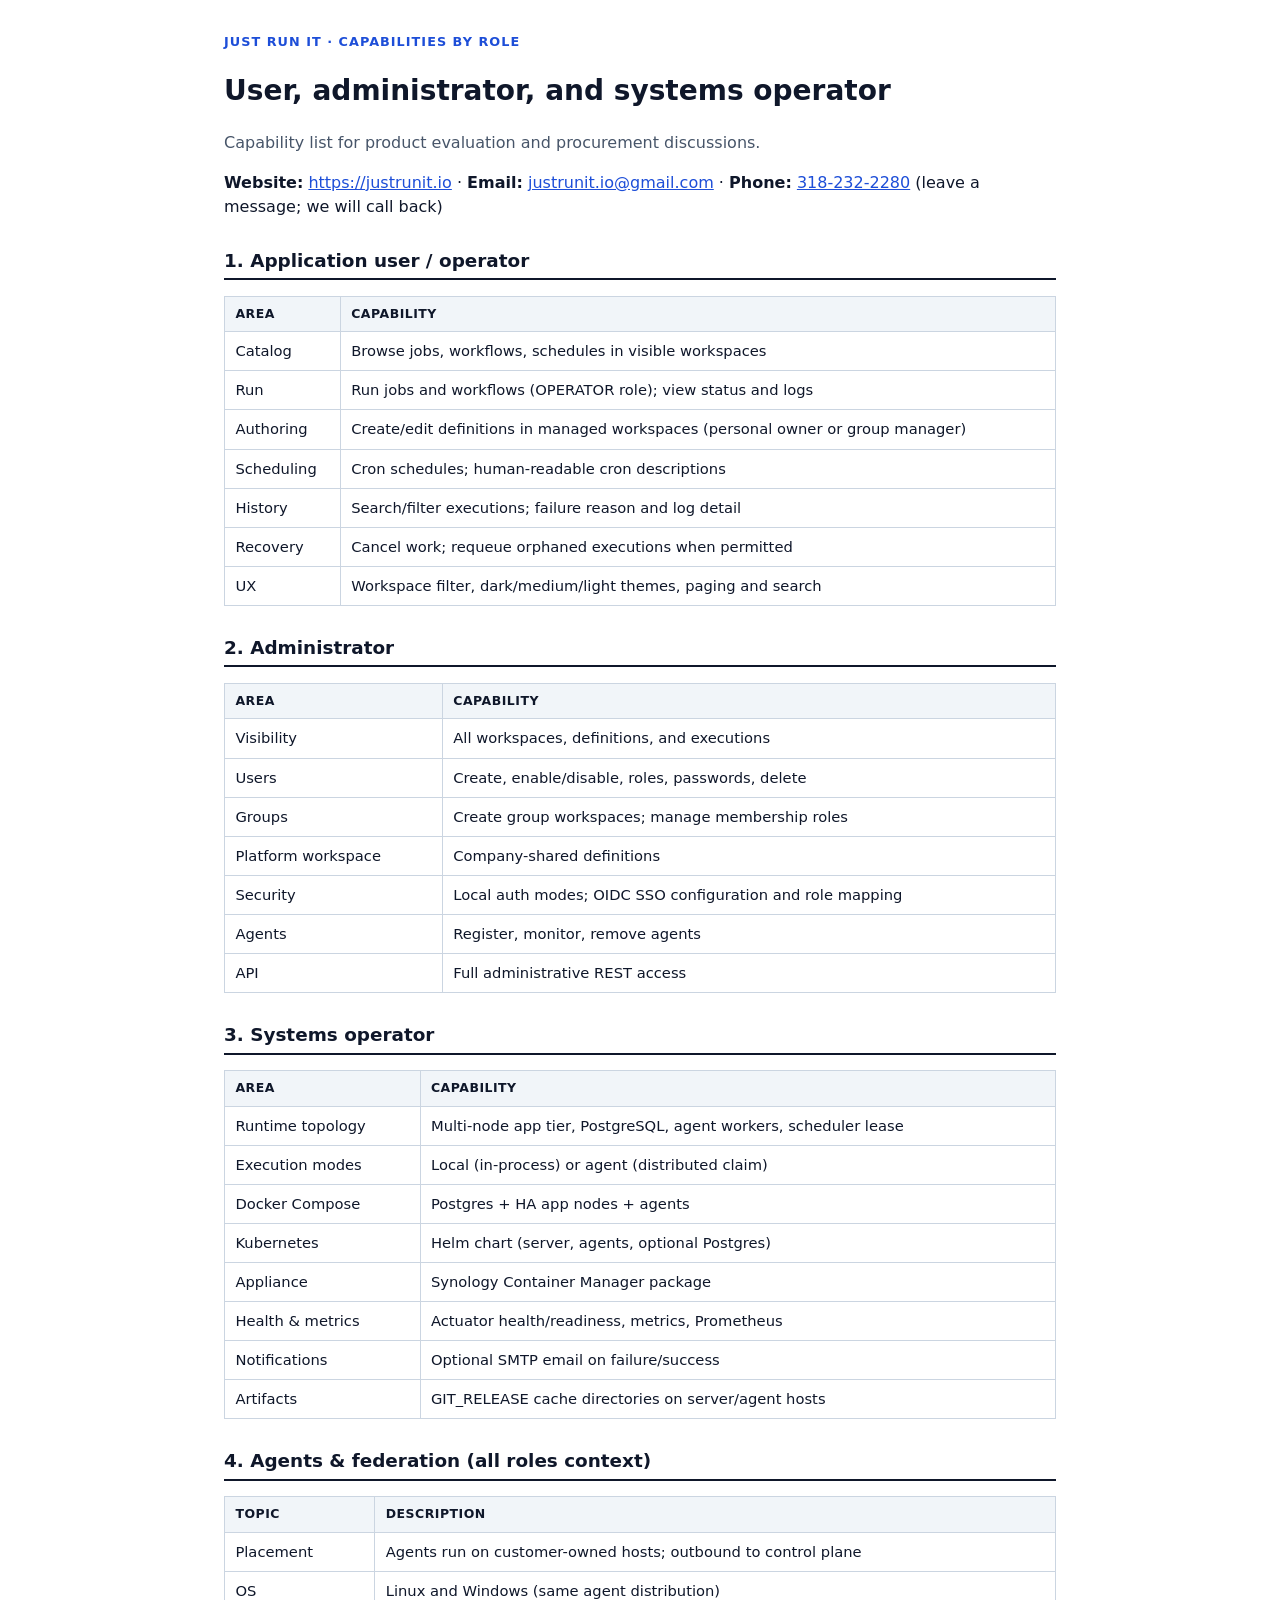
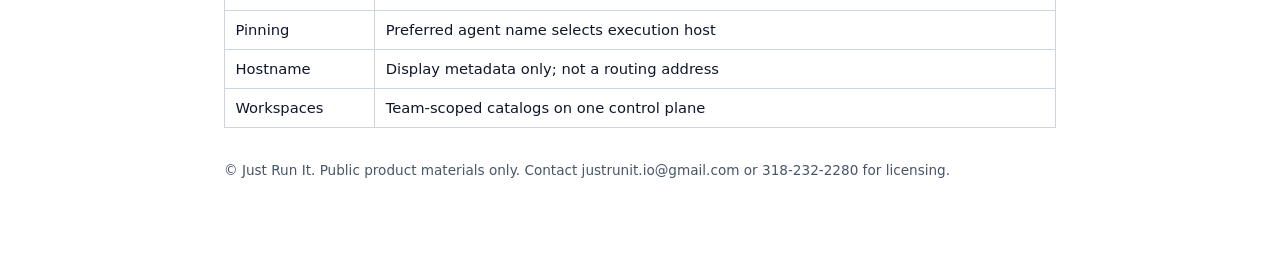
==== downloads/JustRunIt-Capabilities-By-Role.html @ aceb383f "fix: remove duplicate dashboard and executions screenshots" ====
<!DOCTYPE html>
<html lang="en">
<head>
  <meta charset="UTF-8" />
  <meta name="viewport" content="width=device-width, initial-scale=1" />
  <title>Just Run It — Capabilities by Role</title>
  <style>
    body { font-family: "Segoe UI", system-ui, sans-serif; max-width: 52rem; margin: 2rem auto; padding: 0 1.25rem 3rem; color: #0f172a; line-height: 1.5; }
    h1 { font-size: 1.75rem; }
    h2 { font-size: 1.15rem; margin-top: 1.75rem; border-bottom: 2px solid #0f172a; padding-bottom: 0.25rem; }
    table { width: 100%; border-collapse: collapse; margin: 0.75rem 0 1rem; font-size: 0.92rem; }
    th, td { border: 1px solid #cbd5e1; padding: 0.5rem 0.65rem; text-align: left; vertical-align: top; }
    th { background: #f1f5f9; font-size: 0.78rem; text-transform: uppercase; letter-spacing: 0.04em; }
    .muted { color: #475569; }
    a { color: #1d4ed8; }
  </style>
</head>
<body>
  <p class="muted" style="font-size:0.8rem;text-transform:uppercase;letter-spacing:0.08em;font-weight:700;color:#1d4ed8">Just Run It · Capabilities by role</p>
  <h1>User, administrator, and systems operator</h1>
  <p class="muted">Capability list for product evaluation and procurement discussions.</p>
  <p><strong>Website:</strong> <a href="https://justrunit.io/">https://justrunit.io</a>
    · <strong>Email:</strong> <a href="mailto:justrunit.io@gmail.com">justrunit.io@gmail.com</a>
    · <strong>Phone:</strong> <a href="tel:+13182322280">318-232-2280</a> (leave a message; we will call back)</p>

  <h2>1. Application user / operator</h2>
  <table>
    <thead><tr><th>Area</th><th>Capability</th></tr></thead>
    <tbody>
      <tr><td>Catalog</td><td>Browse jobs, workflows, schedules in visible workspaces</td></tr>
      <tr><td>Run</td><td>Run jobs and workflows (OPERATOR role); view status and logs</td></tr>
      <tr><td>Authoring</td><td>Create/edit definitions in managed workspaces (personal owner or group manager)</td></tr>
      <tr><td>Scheduling</td><td>Cron schedules; human-readable cron descriptions</td></tr>
      <tr><td>History</td><td>Search/filter executions; failure reason and log detail</td></tr>
      <tr><td>Recovery</td><td>Cancel work; requeue orphaned executions when permitted</td></tr>
      <tr><td>UX</td><td>Workspace filter, dark/medium/light themes, paging and search</td></tr>
    </tbody>
  </table>

  <h2>2. Administrator</h2>
  <table>
    <thead><tr><th>Area</th><th>Capability</th></tr></thead>
    <tbody>
      <tr><td>Visibility</td><td>All workspaces, definitions, and executions</td></tr>
      <tr><td>Users</td><td>Create, enable/disable, roles, passwords, delete</td></tr>
      <tr><td>Groups</td><td>Create group workspaces; manage membership roles</td></tr>
      <tr><td>Platform workspace</td><td>Company-shared definitions</td></tr>
      <tr><td>Security</td><td>Local auth modes; OIDC SSO configuration and role mapping</td></tr>
      <tr><td>Agents</td><td>Register, monitor, remove agents</td></tr>
      <tr><td>API</td><td>Full administrative REST access</td></tr>
    </tbody>
  </table>

  <h2>3. Systems operator</h2>
  <table>
    <thead><tr><th>Area</th><th>Capability</th></tr></thead>
    <tbody>
      <tr><td>Runtime topology</td><td>Multi-node app tier, PostgreSQL, agent workers, scheduler lease</td></tr>
      <tr><td>Execution modes</td><td>Local (in-process) or agent (distributed claim)</td></tr>
      <tr><td>Docker Compose</td><td>Postgres + HA app nodes + agents</td></tr>
      <tr><td>Kubernetes</td><td>Helm chart (server, agents, optional Postgres)</td></tr>
      <tr><td>Appliance</td><td>Synology Container Manager package</td></tr>
      <tr><td>Health &amp; metrics</td><td>Actuator health/readiness, metrics, Prometheus</td></tr>
      <tr><td>Notifications</td><td>Optional SMTP email on failure/success</td></tr>
      <tr><td>Artifacts</td><td>GIT_RELEASE cache directories on server/agent hosts</td></tr>
    </tbody>
  </table>

  <h2>4. Agents &amp; federation (all roles context)</h2>
  <table>
    <thead><tr><th>Topic</th><th>Description</th></tr></thead>
    <tbody>
      <tr><td>Placement</td><td>Agents run on customer-owned hosts; outbound to control plane</td></tr>
      <tr><td>OS</td><td>Linux and Windows (same agent distribution)</td></tr>
      <tr><td>Pinning</td><td>Preferred agent name selects execution host</td></tr>
      <tr><td>Hostname</td><td>Display metadata only; not a routing address</td></tr>
      <tr><td>Workspaces</td><td>Team-scoped catalogs on one control plane</td></tr>
    </tbody>
  </table>

  <p class="muted" style="font-size:0.85rem;margin-top:2rem">© Just Run It. Public product materials only. Contact justrunit.io@gmail.com or 318-232-2280 for licensing.</p>
</body>
</html>
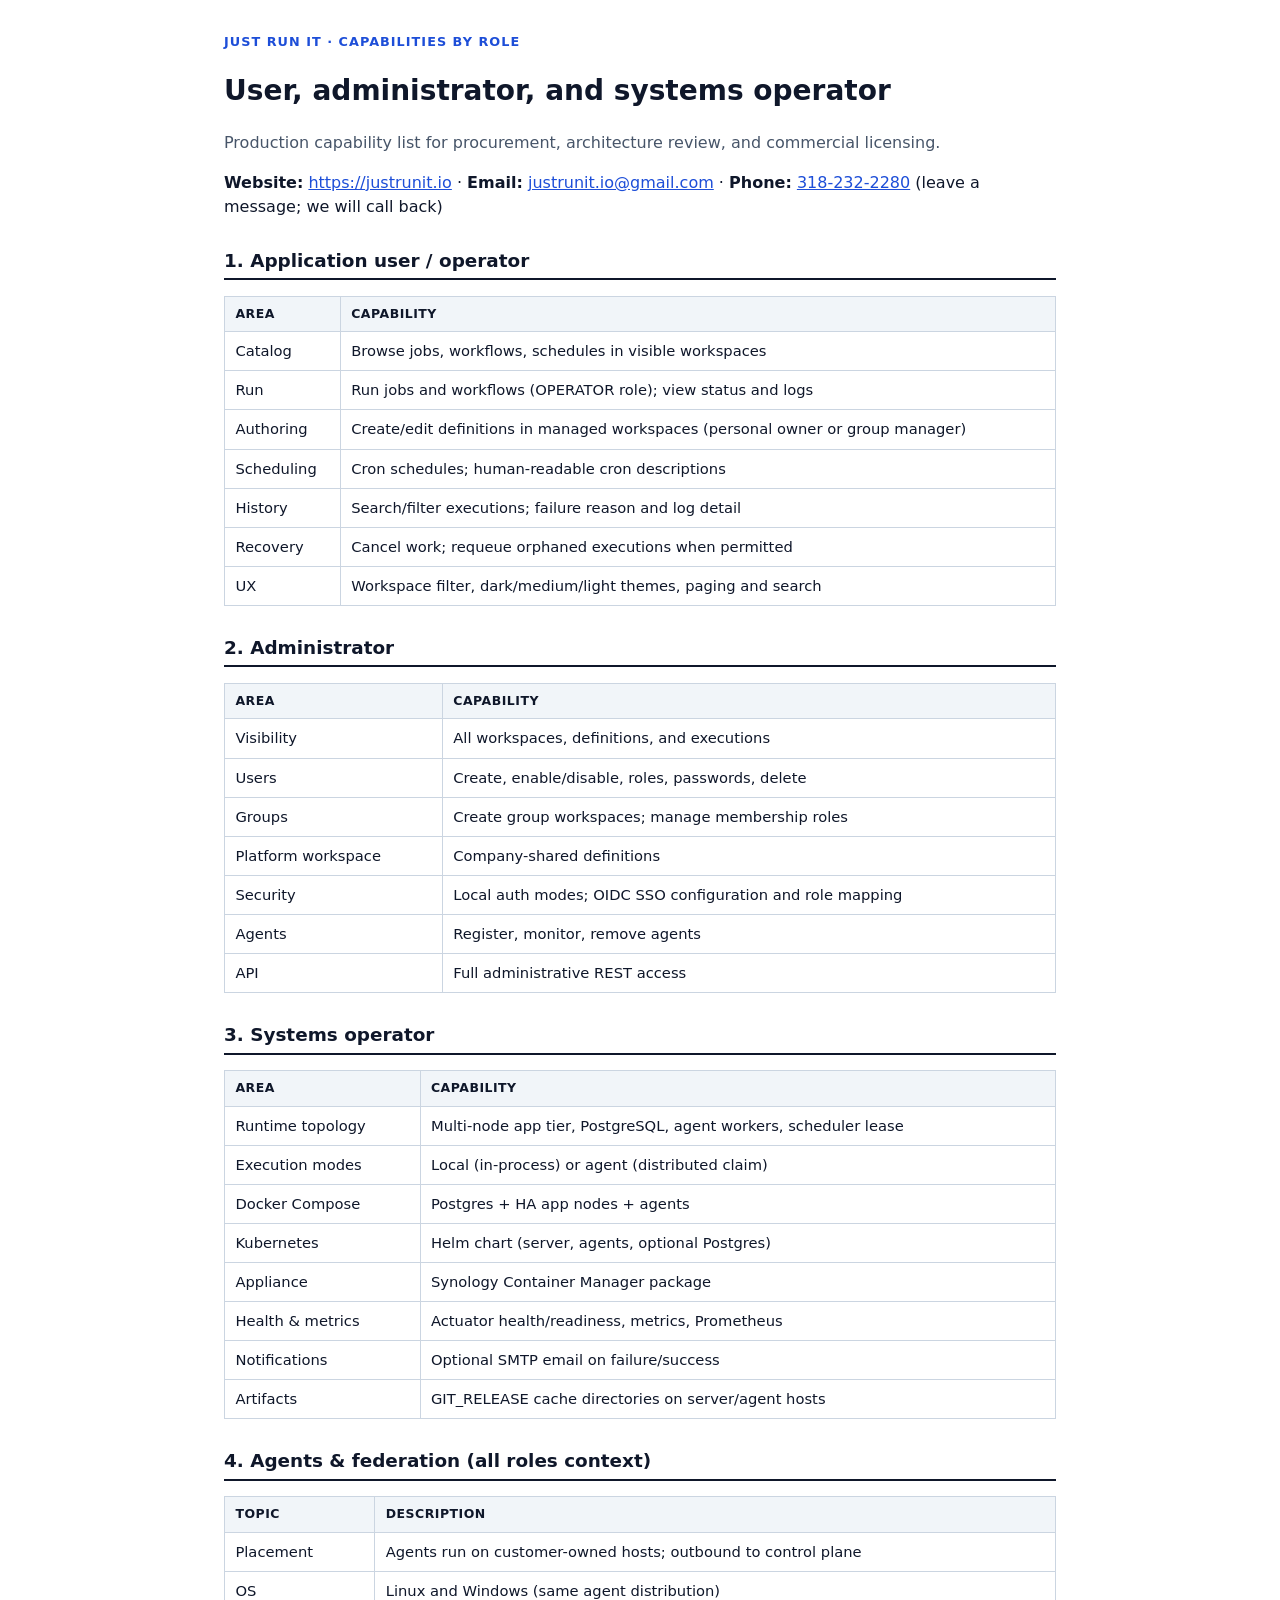
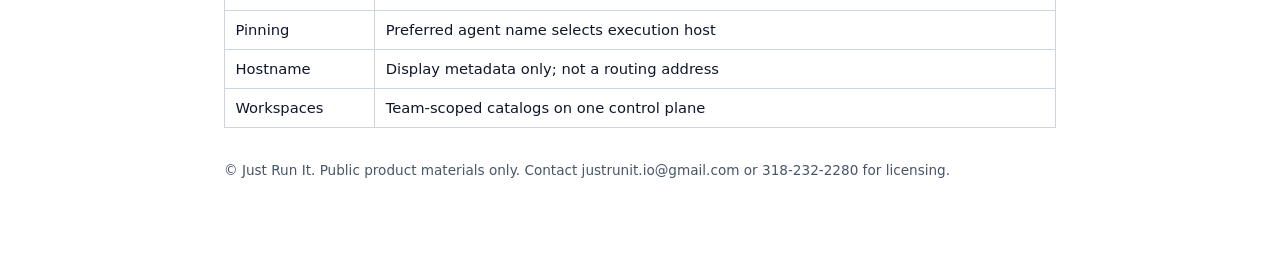
==== commit c780e683: "feat: production-ready commercial positioning Strengths-first public copy, Why Just Run It section, " ====
--- a/downloads/JustRunIt-Capabilities-By-Role.html
+++ b/downloads/JustRunIt-Capabilities-By-Role.html
@@ -18,7 +18,7 @@
 <body>
   <p class="muted" style="font-size:0.8rem;text-transform:uppercase;letter-spacing:0.08em;font-weight:700;color:#1d4ed8">Just Run It · Capabilities by role</p>
   <h1>User, administrator, and systems operator</h1>
-  <p class="muted">Capability list for product evaluation and procurement discussions.</p>
+  <p class="muted">Production capability list for procurement, architecture review, and commercial licensing.</p>
   <p><strong>Website:</strong> <a href="https://justrunit.io/">https://justrunit.io</a>
     · <strong>Email:</strong> <a href="mailto:justrunit.io@gmail.com">justrunit.io@gmail.com</a>
     · <strong>Phone:</strong> <a href="tel:+13182322280">318-232-2280</a> (leave a message; we will call back)</p>
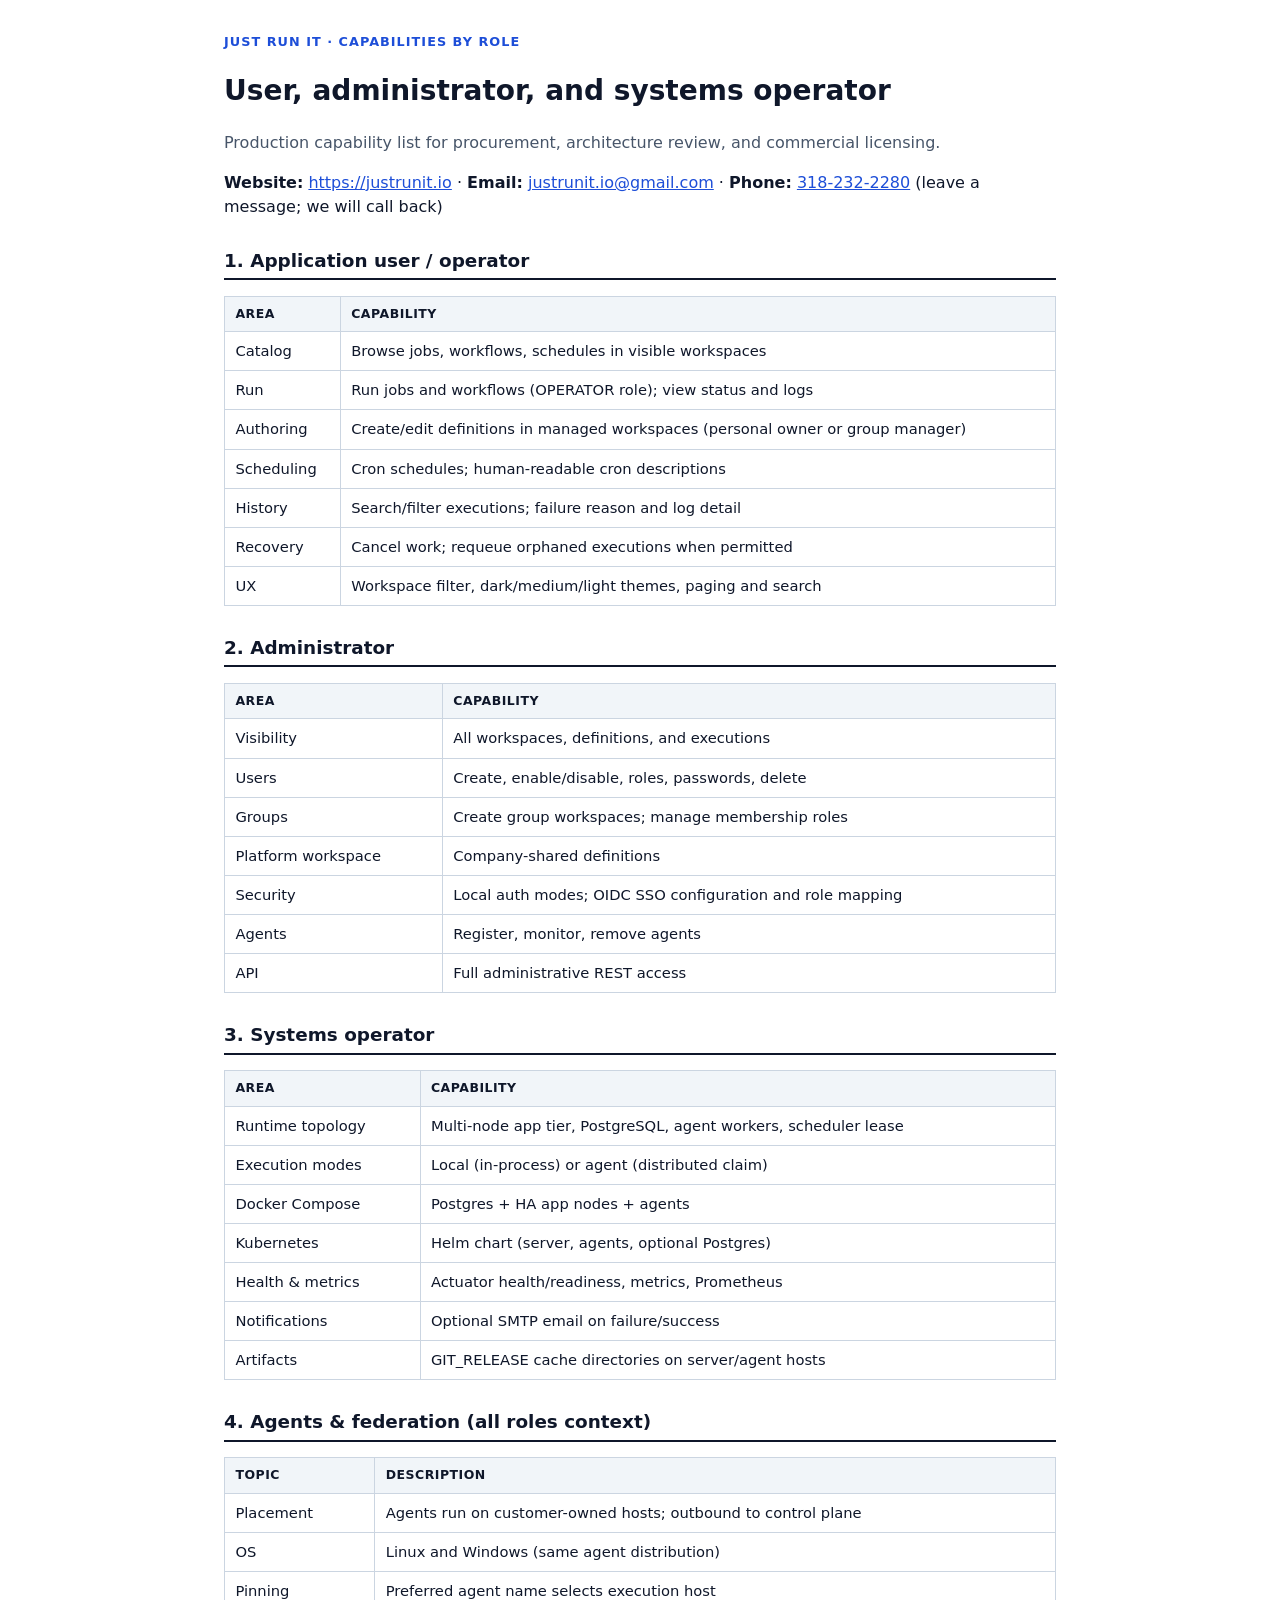
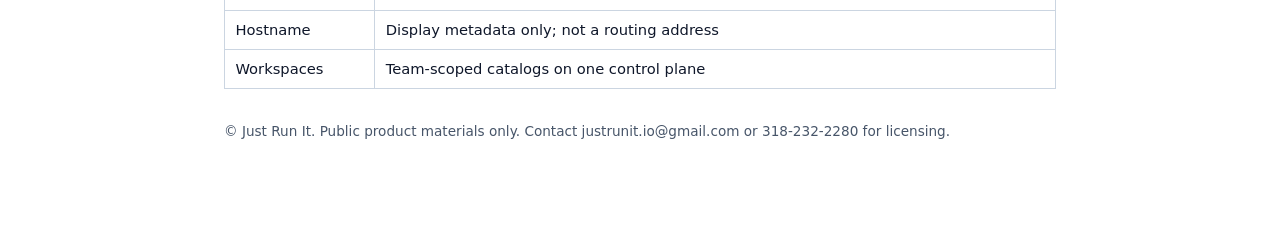
==== commit 11b3053f: "fix: remove Synology from public deployment options" ====
--- a/downloads/JustRunIt-Capabilities-By-Role.html
+++ b/downloads/JustRunIt-Capabilities-By-Role.html
@@ -59,7 +59,6 @@
       <tr><td>Execution modes</td><td>Local (in-process) or agent (distributed claim)</td></tr>
       <tr><td>Docker Compose</td><td>Postgres + HA app nodes + agents</td></tr>
       <tr><td>Kubernetes</td><td>Helm chart (server, agents, optional Postgres)</td></tr>
-      <tr><td>Appliance</td><td>Synology Container Manager package</td></tr>
       <tr><td>Health &amp; metrics</td><td>Actuator health/readiness, metrics, Prometheus</td></tr>
       <tr><td>Notifications</td><td>Optional SMTP email on failure/success</td></tr>
       <tr><td>Artifacts</td><td>GIT_RELEASE cache directories on server/agent hosts</td></tr>
